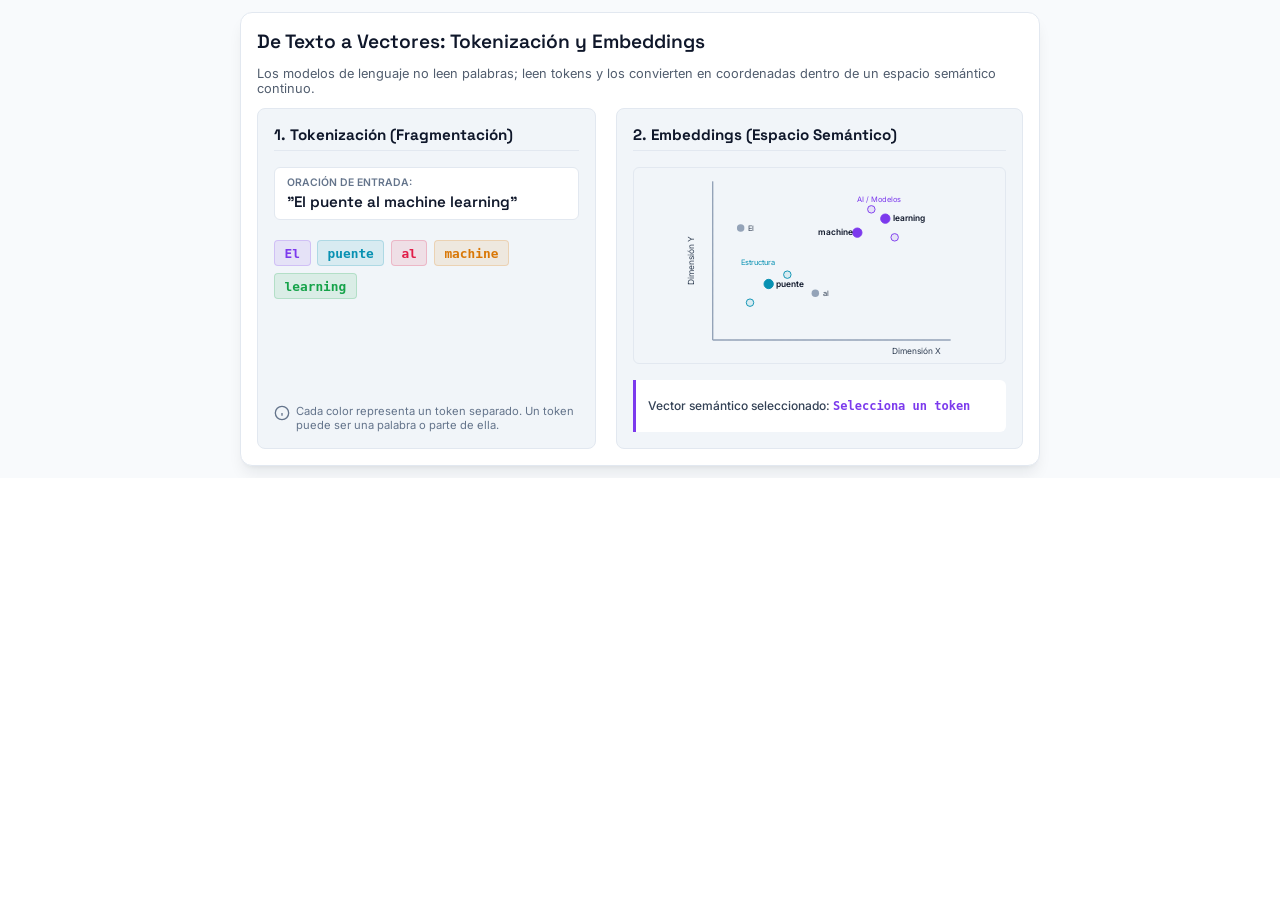
==== Blog/figuras/figura1.html @ 7cdf2543 "fix: eliminate scrollbars by resetting body margin and adding overflow:hidden" ====
<!DOCTYPE html>
<html lang="es">
<head>
  <meta charset="UTF-8">
  <meta name="viewport" content="width=device-width, initial-scale=1.0">
  <title>De Texto a Vectores: Tokenización y Embeddings</title>
  <style>
    @import url('https://fonts.googleapis.com/css2?family=Inter:wght@400;500;600;700&family=Space+Grotesk:wght@500;600;700&display=swap');
    html, body { margin: 0; padding: 0; overflow: hidden; }
        #figura-tokenizacion {
      /* Light mode defaults */
      --bg-page: #F8FAFC;
      --bg-card: #FFFFFF;
      --text-heading: #0F172A;
      --text-body: #334155;
      --accent-primary: #7C3AED;
      --accent-secondary: #0891B2;
      --border-color: #E2E8F0;
      --border-radius: 12px;
      --shadow-sm: 0 4px 6px -1px rgba(15, 23, 42, 0.05), 0 2px 4px -2px rgba(15, 23, 42, 0.05);
      --shadow-md: 0 10px 15px -3px rgba(15, 23, 42, 0.08), 0 4px 6px -4px rgba(15, 23, 42, 0.08);
      --transition: all 0.3s cubic-bezier(0.4, 0, 0.2, 1);
      
      --badge-bg: var(--accent-secondary);
      --badge-color: #FFFFFF;
      --pane-bg: #F1F5F9;
      --input-bg: #FFFFFF;
      --label-color: #64748B;
      --coords-bg: #FFFFFF;
      --coords-text: var(--accent-primary);
      --text-explain: #64748B;
      --node-stroke: #FFFFFF;
      --text-word: #334155;
      --grid-stroke: #E2E8F0;
      --axis-stroke: #94A3B8;

      --token-1-bg: rgba(124, 58, 237, 0.1); --token-1-text: #7C3AED; --token-1-border: rgba(124, 58, 237, 0.2);
      --token-2-bg: rgba(8, 145, 178, 0.1);  --token-2-text: #0891B2; --token-2-border: rgba(8, 145, 178, 0.2);
      --token-3-bg: rgba(225, 29, 72, 0.1);  --token-3-text: #E11D48; --token-3-border: rgba(225, 29, 72, 0.2);
      --token-4-bg: rgba(217, 119, 6, 0.1);  --token-4-text: #D97706; --token-4-border: rgba(217, 119, 6, 0.2);
      --token-5-bg: rgba(22, 163, 74, 0.1);  --token-5-text: #16A34A; --token-5-border: rgba(22, 163, 74, 0.2);

      font-family: 'Inter', -apple-system, BlinkMacSystemFont, sans-serif;
      color: var(--text-body);
      margin: 0;
      padding: 0.75rem;
      background-color: var(--bg-page);
      display: flex;
      align-items: center;
      justify-content: center;
      box-sizing: border-box;
    }

    @media (prefers-color-scheme: dark) {
      #figura-tokenizacion {
        --bg-page: #0B0F19;
        --bg-card: rgba(17, 24, 39, 0.7);
        --text-heading: #F8FAFC;
        --text-body: #94A3B8;
        --accent-primary: #A855F7;
        --accent-secondary: #06B6D4;
        --border-color: rgba(255, 255, 255, 0.08);
        --shadow-sm: 0 4px 6px -1px rgba(0, 0, 0, 0.2);
        --shadow-md: 0 10px 15px -3px rgba(0, 0, 0, 0.4);
        
        --badge-bg: var(--accent-secondary);
        --badge-color: #0B0F19;
        --pane-bg: rgba(15, 23, 42, 0.4);
        --input-bg: rgba(30, 41, 59, 0.5);
        --label-color: #64748B;
        --coords-bg: rgba(30, 41, 59, 0.5);
        --coords-text: #C084FC;
        --text-explain: #64748B;
        --node-stroke: #FFFFFF;
        --text-word: #F8FAFC;
        --grid-stroke: rgba(255, 255, 255, 0.08);
        --axis-stroke: rgba(255, 255, 255, 0.2);

        --token-1-bg: rgba(168, 85, 247, 0.15); --token-1-text: #C084FC; --token-1-border: rgba(168, 85, 247, 0.3);
        --token-2-bg: rgba(6, 182, 212, 0.15);  --token-2-text: #22D3EE; --token-2-border: rgba(6, 182, 212, 0.3);
        --token-3-bg: rgba(244, 63, 94, 0.15);  --token-3-text: #FB7185; --token-3-border: rgba(244, 63, 94, 0.3);
        --token-4-bg: rgba(245, 158, 11, 0.15);  --token-4-text: #FBBF24; --token-4-border: rgba(245, 158, 11, 0.3);
        --token-5-bg: rgba(34, 197, 94, 0.15);  --token-5-text: #4ADE80; --token-5-border: rgba(34, 197, 94, 0.3);
      }
    }

    #figura-tokenizacion * {
      box-sizing: border-box;
    }
    #figura-tokenizacion .card {
      background-color: var(--bg-card);
      border: 1px solid var(--border-color);
      border-radius: var(--border-radius);
      padding: 1rem;
      box-shadow: var(--shadow-md);
      transition: var(--transition);
      width: 100%;
      max-width: 800px;
      backdrop-filter: blur(12px);
    }
    #figura-tokenizacion .card-header {
      display: flex;
      flex-direction: column;
      gap: 0.25rem;
      margin-bottom: 0.75rem;
    }
    #figura-tokenizacion .badge {
      display: inline-block;
      align-self: flex-start;
      font-family: 'Space Grotesk', sans-serif;
      font-size: 0.7rem;
      font-weight: 700;
      letter-spacing: 0.1em;
      padding: 0.2rem 0.5rem;
      background-color: var(--badge-bg);
      color: var(--badge-color);
      border-radius: 4px;
    }
    #figura-tokenizacion .card-header h2 {
      font-family: 'Space Grotesk', sans-serif;
      font-size: 1.2rem;
      color: var(--text-heading);
      font-weight: 600;
      margin: 0;
    }
    #figura-tokenizacion .card-desc {
      font-size: 0.8rem;
      color: var(--text-body);
      margin-top: 0.15rem;
      margin-bottom: 0.75rem;
      opacity: 0.85;
    }
    #figura-tokenizacion .grid-two-cols {
      display: grid;
      grid-template-columns: 1fr 1.2fr;
      gap: 1.25rem;
    }
    @media (max-width: 768px) {
      #figura-tokenizacion .grid-two-cols {
        grid-template-columns: 1fr;
      }
    }
    #figura-tokenizacion .visual-pane {
      background-color: var(--pane-bg);
      border: 1px solid var(--border-color);
      border-radius: 8px;
      padding: 1rem;
      display: flex;
      flex-direction: column;
      gap: 1rem;
    }
    #figura-tokenizacion .visual-pane h3 {
      font-family: 'Space Grotesk', sans-serif;
      font-size: 0.95rem;
      color: var(--text-heading);
      border-bottom: 1px solid var(--border-color);
      padding-bottom: 0.4rem;
      margin-top: 0;
      margin-bottom: 0;
    }
    #figura-tokenizacion .text-input-box {
      background-color: var(--input-bg);
      border: 1px solid var(--border-color);
      border-radius: 6px;
      padding: 0.5rem 0.75rem;
    }
    #figura-tokenizacion .text-input-box .label {
      display: block;
      font-size: 0.65rem;
      color: var(--label-color);
      font-weight: 600;
      text-transform: uppercase;
      margin-bottom: 0.15rem;
    }
    #figura-tokenizacion .sentence-display {
      font-family: 'Space Grotesk', monospace;
      font-size: 0.95rem;
      color: var(--text-heading);
      font-weight: 600;
      margin: 0;
    }
    #figura-tokenizacion .token-container {
      display: flex;
      flex-wrap: wrap;
      gap: 0.4rem;
      margin-top: 0.25rem;
    }
    #figura-tokenizacion .token {
      font-family: monospace;
      font-size: 0.8rem;
      padding: 0.3rem 0.6rem;
      border-radius: 4px;
      font-weight: 600;
      cursor: pointer;
      transition: var(--transition);
      border: 1px solid transparent;
    }
    #figura-tokenizacion .token-1 { background-color: var(--token-1-bg); color: var(--token-1-text); border-color: var(--token-1-border); }
    #figura-tokenizacion .token-2 { background-color: var(--token-2-bg); color: var(--token-2-text); border-color: var(--token-2-border); }
    #figura-tokenizacion .token-3 { background-color: var(--token-3-bg); color: var(--token-3-text); border-color: var(--token-3-border); }
    #figura-tokenizacion .token-4 { background-color: var(--token-4-bg); color: var(--token-4-text); border-color: var(--token-4-border); }
    #figura-tokenizacion .token-5 { background-color: var(--token-5-bg); color: var(--token-5-text); border-color: var(--token-5-border); }

    #figura-tokenizacion .token:hover, #figura-tokenizacion .token.active {
      transform: scale(1.05);
      box-shadow: 0 4px 12px var(--token-hover-shadow);
      border-color: currentColor;
    }
    #figura-tokenizacion .token-explanation {
      display: flex;
      gap: 0.4rem;
      font-size: 0.7rem;
      color: var(--text-explain);
      align-items: flex-start;
      margin-top: auto;
    }
    #figura-tokenizacion .token-explanation svg {
      flex-shrink: 0;
      margin-top: 1px;
    }
    #figura-tokenizacion .vector-space-wrapper {
      background-color: var(--pane-bg);
      border: 1px solid var(--border-color);
      border-radius: 6px;
      padding: 0.25rem;
      display: flex;
      justify-content: center;
    }
    #figura-tokenizacion .vector-space {
      width: 100%;
      max-width: 280px;
      height: auto;
      overflow: visible;
    }
    #figura-tokenizacion .node {
      cursor: pointer;
      transition: var(--transition);
    }
    #figura-tokenizacion .node:hover, #figura-tokenizacion .node.active {
      r: 8px;
      stroke-width: 2px;
      stroke: var(--node-stroke);
    }
    #figura-tokenizacion .vector-coords {
      background-color: var(--coords-bg);
      border-left: 3px solid var(--accent-primary);
      padding: 0.4rem 0.75rem;
      border-radius: 0 6px 6px 0;
      font-size: 0.75rem;
      font-weight: 500;
    }
    #figura-tokenizacion #vector-selected {
      font-family: monospace;
      color: var(--coords-text);
      font-weight: 700;
    }
  </style>
</head>
<body>
<div id="figura-tokenizacion">
  <div class="card glass-card">
    <div class="card-header">
      <h2>De Texto a Vectores: Tokenización y Embeddings</h2>
    </div>
    <p class="card-desc">Los modelos de lenguaje no leen palabras; leen tokens y los convierten en coordenadas dentro de un espacio semántico continuo.</p>
    
    <div class="visual-container grid-two-cols">
      <!-- Lado Izquierdo: Tokenización -->
      <div class="visual-pane">
        <h3>1. Tokenización (Fragmentación)</h3>
        <div class="text-input-box">
          <span class="label">Oración de Entrada:</span>
          <p class="sentence-display">"El puente al machine learning"</p>
        </div>
        <div class="token-container">
          <span class="token token-1" data-index="1">El</span>
          <span class="token token-2" data-index="2"> puente</span>
          <span class="token token-3" data-index="3"> al</span>
          <span class="token token-4" data-index="4"> machine</span>
          <span class="token token-5" data-index="5"> learning</span>
        </div>
        <div class="token-explanation">
          <svg viewBox="0 0 24 24" width="16" height="16" stroke="currentColor" fill="none" stroke-width="2"><circle cx="12" cy="12" r="10"/><path d="M12 16v-4M12 8h.01"/></svg>
          <span>Cada color representa un token separado. Un token puede ser una palabra o parte de ella.</span>
        </div>
      </div>

      <!-- Lado Derecho: Vector Space -->
      <div class="visual-pane">
        <h3>2. Embeddings (Espacio Semántico)</h3>
        <div class="vector-space-wrapper">
          <svg class="vector-space" viewBox="0 0 300 200">
            <!-- Grid Lines -->
            <line x1="35" y1="180" x2="280" y2="180" stroke="var(--grid-stroke)" stroke-dasharray="4" />
            <line x1="35" y1="20" x2="35" y2="180" stroke="var(--grid-stroke)" stroke-dasharray="4" />
            
            <!-- Axis -->
            <line x1="35" y1="180" x2="290" y2="180" stroke="var(--axis-stroke)" stroke-width="1.5" />
            <line x1="35" y1="10" x2="35" y2="180" stroke="var(--axis-stroke)" stroke-width="1.5" />
            <text x="280" y="195" font-size="9" fill="var(--text-body)" text-anchor="end">Dimensión X</text>
            <text x="15" y="95" font-size="9" fill="var(--text-body)" transform="rotate(-90 15 95)" text-anchor="middle">Dimensión Y</text>

            <!-- Clusters / Words -->
            <g class="cluster-tech">
              <circle cx="220" cy="50" r="5" fill="var(--accent-primary)" stroke="var(--accent-primary)" stroke-width="1" class="node" data-word="learning" />
              <circle cx="190" cy="65" r="5" fill="var(--accent-primary)" stroke="var(--accent-primary)" stroke-width="1" class="node" data-word="machine" />
              <circle cx="205" cy="40" r="4" fill="var(--token-1-bg)" stroke="var(--accent-primary)" stroke-width="1" />
              <circle cx="230" cy="70" r="4" fill="var(--token-1-bg)" stroke="var(--accent-primary)" stroke-width="1" />
              <text x="228" y="53" font-size="9" fill="var(--text-heading)" font-weight="600" stroke="none">learning</text>
              <text x="148" y="68" font-size="9" fill="var(--text-heading)" font-weight="600" stroke="none">machine</text>
              <text x="190" y="32" font-size="8" fill="var(--accent-primary)" stroke="none">AI / Modelos</text>
            </g>

            <g class="cluster-infra">
              <circle cx="95" cy="120" r="5" fill="var(--accent-secondary)" stroke="var(--accent-secondary)" stroke-width="1" class="node" data-word="puente" />
              <circle cx="75" cy="140" r="4" fill="var(--token-2-bg)" stroke="var(--accent-secondary)" stroke-width="1" />
              <circle cx="115" cy="110" r="4" fill="var(--token-2-bg)" stroke="var(--accent-secondary)" stroke-width="1" />
              <text x="103" y="123" font-size="9" fill="var(--text-heading)" font-weight="600" stroke="none">puente</text>
              <text x="65" y="100" font-size="8" fill="var(--accent-secondary)" stroke="none">Estructura</text>
            </g>

            <!-- Neutrals -->
            <circle cx="65" cy="60" r="4" fill="var(--axis-stroke)" />
            <text x="73" y="63" font-size="8" fill="var(--text-body)" stroke="none">El</text>
            <circle cx="145" cy="130" r="4" fill="var(--axis-stroke)" />
            <text x="153" y="133" font-size="8" fill="var(--text-body)" stroke="none">al</text>
          </svg>
        </div>
        <div class="vector-coords">
          <p>Vector semántico seleccionado: <span id="vector-selected">Selecciona un token</span></p>
        </div>
      </div>
    </div>
  </div>
</div>

<script>
(function() {
  const container = document.getElementById('figura-tokenizacion');
  if (!container) return;
  const tokens = container.querySelectorAll('.token');
  const nodes = container.querySelectorAll('.node');
  const vectorDisplay = container.querySelector('#vector-selected');

  const coordinates = {
    'El': '[0.12, -0.45, 0.03, ...]',
    'puente': '[0.84, 0.23, -0.15, ...]',
    'al': '[-0.05, 0.12, 0.08, ...]',
    'machine': '[0.91, 0.88, 0.76, ...]',
    'learning': '[0.95, 0.92, 0.81, ...]'
  };

  function highlightTokenAndNode(word) {
    tokens.forEach(t => t.classList.remove('active'));
    nodes.forEach(n => n.classList.remove('active'));

    const token = Array.from(tokens).find(t => t.textContent.trim() === word);
    if (token) token.classList.add('active');

    const node = Array.from(nodes).find(n => n.getAttribute('data-word') === word);
    if (node) node.classList.add('active');

    if (coordinates[word]) {
      vectorDisplay.textContent = `"${word}" ➔ ${coordinates[word]}`;
    } else {
      vectorDisplay.textContent = 'Selecciona un token';
    }
  }

  tokens.forEach(token => {
    token.addEventListener('mouseenter', () => {
      const word = token.textContent.trim();
      highlightTokenAndNode(word);
    });
  });

  nodes.forEach(node => {
    node.addEventListener('mouseenter', () => {
      const word = node.getAttribute('data-word');
      highlightTokenAndNode(word);
    });
  });
})();
</script>
</body>
</html>
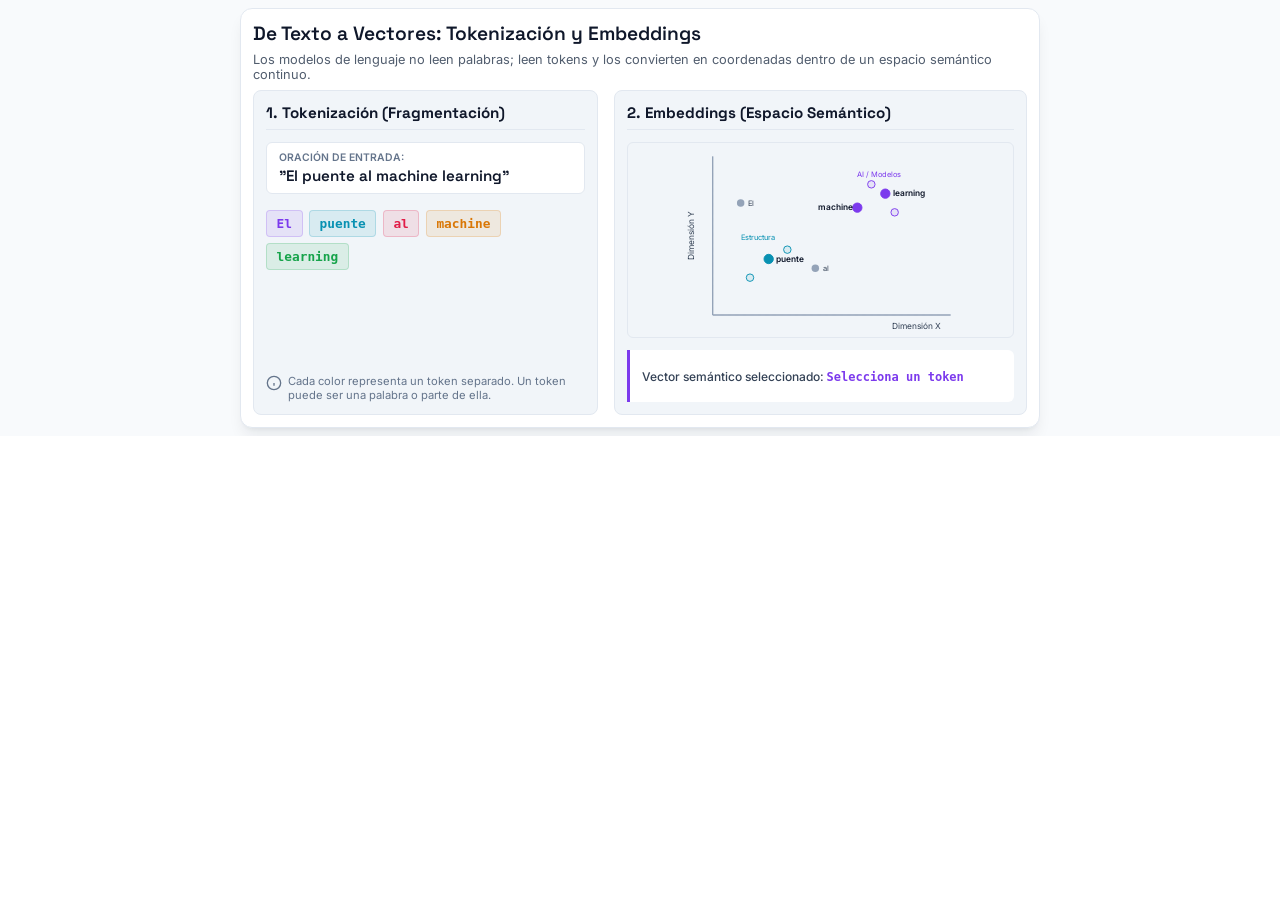
==== commit 749a8b86: "fix: compact figura1 spacing to fit within 480px iframe height" ====
--- a/Blog/figuras/figura1.html
+++ b/Blog/figuras/figura1.html
@@ -43,7 +43,7 @@
       font-family: 'Inter', -apple-system, BlinkMacSystemFont, sans-serif;
       color: var(--text-body);
       margin: 0;
-      padding: 0.75rem;
+      padding: 0.5rem;
       background-color: var(--bg-page);
       display: flex;
       align-items: center;
@@ -91,7 +91,7 @@
       background-color: var(--bg-card);
       border: 1px solid var(--border-color);
       border-radius: var(--border-radius);
-      padding: 1rem;
+      padding: 0.75rem;
       box-shadow: var(--shadow-md);
       transition: var(--transition);
       width: 100%;
@@ -102,7 +102,7 @@
       display: flex;
       flex-direction: column;
       gap: 0.25rem;
-      margin-bottom: 0.75rem;
+      margin-bottom: 0.4rem;
     }
     #figura-tokenizacion .badge {
       display: inline-block;
@@ -126,14 +126,14 @@
     #figura-tokenizacion .card-desc {
       font-size: 0.8rem;
       color: var(--text-body);
-      margin-top: 0.15rem;
-      margin-bottom: 0.75rem;
+      margin-top: 0;
+      margin-bottom: 0.5rem;
       opacity: 0.85;
     }
     #figura-tokenizacion .grid-two-cols {
       display: grid;
       grid-template-columns: 1fr 1.2fr;
-      gap: 1.25rem;
+      gap: 1rem;
     }
     @media (max-width: 768px) {
       #figura-tokenizacion .grid-two-cols {
@@ -144,10 +144,10 @@
       background-color: var(--pane-bg);
       border: 1px solid var(--border-color);
       border-radius: 8px;
-      padding: 1rem;
+      padding: 0.75rem;
       display: flex;
       flex-direction: column;
-      gap: 1rem;
+      gap: 0.75rem;
     }
     #figura-tokenizacion .visual-pane h3 {
       font-family: 'Space Grotesk', sans-serif;
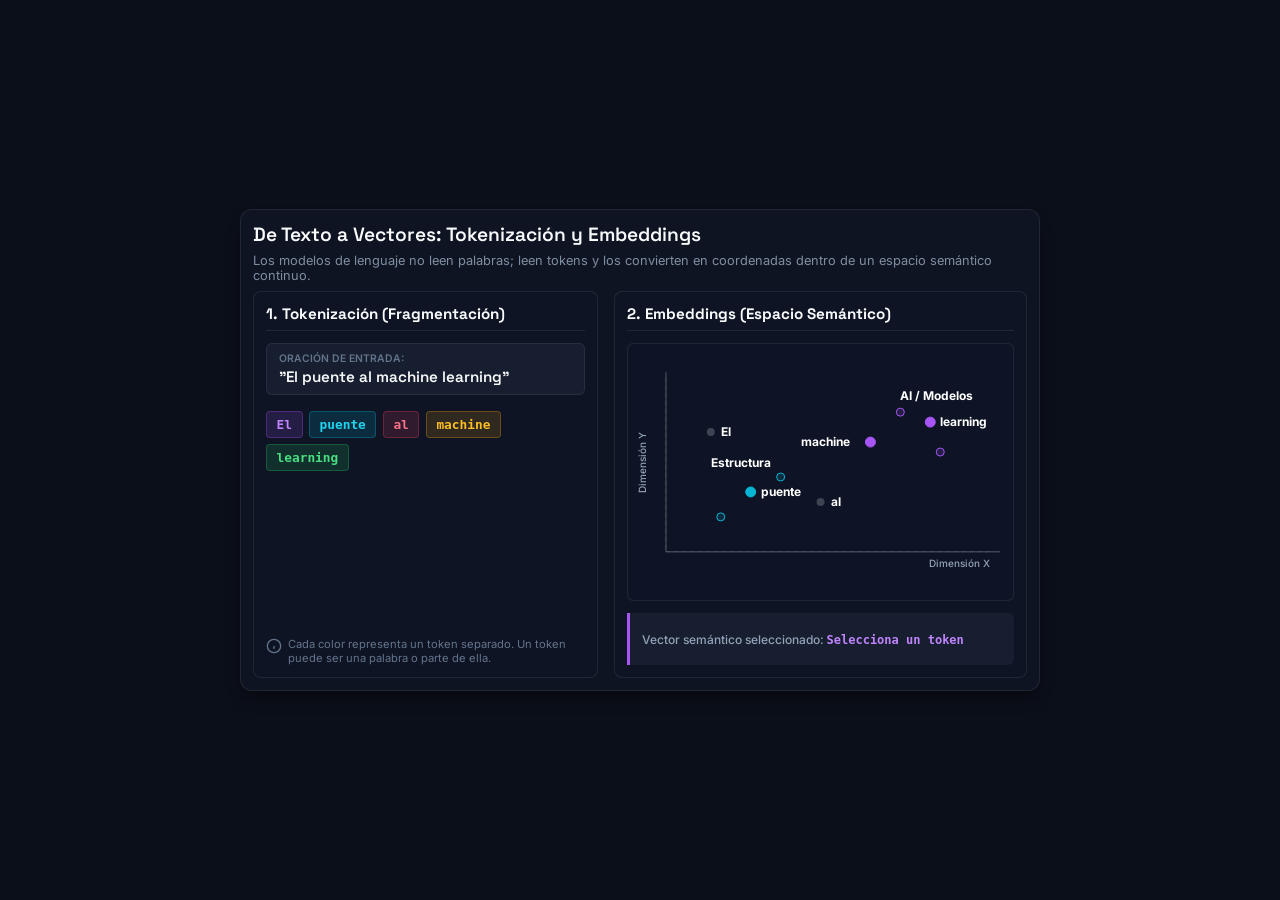
==== commit 3753eba4: "fix: expand embedding vector space layout, remove outlines, force dark background across all figures" ====
--- a/Blog/figuras/figura1.html
+++ b/Blog/figuras/figura1.html
@@ -8,80 +8,57 @@
     @import url('https://fonts.googleapis.com/css2?family=Inter:wght@400;500;600;700&family=Space+Grotesk:wght@500;600;700&display=swap');
     html, body { margin: 0; padding: 0; overflow: hidden; }
         #figura-tokenizacion {
-      /* Light mode defaults */
-      --bg-page: #F8FAFC;
-      --bg-card: #FFFFFF;
-      --text-heading: #0F172A;
-      --text-body: #334155;
-      --accent-primary: #7C3AED;
-      --accent-secondary: #0891B2;
-      --border-color: #E2E8F0;
+      /* Dark mode forced by default for blog embedding */
+      --bg-page: #0B0F19;
+      --bg-card: rgba(17, 24, 39, 0.7);
+      --text-heading: #F8FAFC;
+      --text-body: #94A3B8;
+      --accent-primary: #A855F7;
+      --accent-secondary: #06B6D4;
+      --border-color: rgba(255, 255, 255, 0.08);
       --border-radius: 12px;
-      --shadow-sm: 0 4px 6px -1px rgba(15, 23, 42, 0.05), 0 2px 4px -2px rgba(15, 23, 42, 0.05);
-      --shadow-md: 0 10px 15px -3px rgba(15, 23, 42, 0.08), 0 4px 6px -4px rgba(15, 23, 42, 0.08);
+      --shadow-sm: 0 4px 6px -1px rgba(0, 0, 0, 0.2);
+      --shadow-md: 0 10px 15px -3px rgba(0, 0, 0, 0.4);
       --transition: all 0.3s cubic-bezier(0.4, 0, 0.2, 1);
       
       --badge-bg: var(--accent-secondary);
-      --badge-color: #FFFFFF;
-      --pane-bg: #F1F5F9;
-      --input-bg: #FFFFFF;
+      --badge-color: #0B0F19;
+      --pane-bg: rgba(15, 23, 42, 0.4);
+      --input-bg: rgba(30, 41, 59, 0.5);
       --label-color: #64748B;
-      --coords-bg: #FFFFFF;
-      --coords-text: var(--accent-primary);
+      --coords-bg: rgba(30, 41, 59, 0.5);
+      --coords-text: #C084FC;
       --text-explain: #64748B;
       --node-stroke: #FFFFFF;
-      --text-word: #334155;
-      --grid-stroke: #E2E8F0;
-      --axis-stroke: #94A3B8;
-
-      --token-1-bg: rgba(124, 58, 237, 0.1); --token-1-text: #7C3AED; --token-1-border: rgba(124, 58, 237, 0.2);
-      --token-2-bg: rgba(8, 145, 178, 0.1);  --token-2-text: #0891B2; --token-2-border: rgba(8, 145, 178, 0.2);
-      --token-3-bg: rgba(225, 29, 72, 0.1);  --token-3-text: #E11D48; --token-3-border: rgba(225, 29, 72, 0.2);
-      --token-4-bg: rgba(217, 119, 6, 0.1);  --token-4-text: #D97706; --token-4-border: rgba(217, 119, 6, 0.2);
-      --token-5-bg: rgba(22, 163, 74, 0.1);  --token-5-text: #16A34A; --token-5-border: rgba(22, 163, 74, 0.2);
+      --text-word: #F8FAFC;
+      --grid-stroke: rgba(255, 255, 255, 0.08);
+      --axis-stroke: rgba(255, 255, 255, 0.2);
+
+      --token-1-bg: rgba(168, 85, 247, 0.15); --token-1-text: #C084FC; --token-1-border: rgba(168, 85, 247, 0.3);
+      --token-2-bg: rgba(6, 182, 212, 0.15);  --token-2-text: #22D3EE; --token-2-border: rgba(6, 182, 212, 0.3);
+      --token-3-bg: rgba(244, 63, 94, 0.15);  --token-3-text: #FB7185; --token-3-border: rgba(244, 63, 94, 0.3);
+      --token-4-bg: rgba(245, 158, 11, 0.15);  --token-4-text: #FBBF24; --token-4-border: rgba(245, 158, 11, 0.3);
+      --token-5-bg: rgba(34, 197, 94, 0.15);  --token-5-text: #4ADE80; --token-5-border: rgba(34, 197, 94, 0.3);
 
       font-family: 'Inter', -apple-system, BlinkMacSystemFont, sans-serif;
       color: var(--text-body);
       margin: 0;
-      padding: 0.5rem;
-      background-color: var(--bg-page);
+      padding: 0;
+      background-color: #0B0F19 !important;
       display: flex;
       align-items: center;
       justify-content: center;
       box-sizing: border-box;
-    }
-
-    @media (prefers-color-scheme: dark) {
-      #figura-tokenizacion {
-        --bg-page: #0B0F19;
-        --bg-card: rgba(17, 24, 39, 0.7);
-        --text-heading: #F8FAFC;
-        --text-body: #94A3B8;
-        --accent-primary: #A855F7;
-        --accent-secondary: #06B6D4;
-        --border-color: rgba(255, 255, 255, 0.08);
-        --shadow-sm: 0 4px 6px -1px rgba(0, 0, 0, 0.2);
-        --shadow-md: 0 10px 15px -3px rgba(0, 0, 0, 0.4);
-        
-        --badge-bg: var(--accent-secondary);
-        --badge-color: #0B0F19;
-        --pane-bg: rgba(15, 23, 42, 0.4);
-        --input-bg: rgba(30, 41, 59, 0.5);
-        --label-color: #64748B;
-        --coords-bg: rgba(30, 41, 59, 0.5);
-        --coords-text: #C084FC;
-        --text-explain: #64748B;
-        --node-stroke: #FFFFFF;
-        --text-word: #F8FAFC;
-        --grid-stroke: rgba(255, 255, 255, 0.08);
-        --axis-stroke: rgba(255, 255, 255, 0.2);
-
-        --token-1-bg: rgba(168, 85, 247, 0.15); --token-1-text: #C084FC; --token-1-border: rgba(168, 85, 247, 0.3);
-        --token-2-bg: rgba(6, 182, 212, 0.15);  --token-2-text: #22D3EE; --token-2-border: rgba(6, 182, 212, 0.3);
-        --token-3-bg: rgba(244, 63, 94, 0.15);  --token-3-text: #FB7185; --token-3-border: rgba(244, 63, 94, 0.3);
-        --token-4-bg: rgba(245, 158, 11, 0.15);  --token-4-text: #FBBF24; --token-4-border: rgba(245, 158, 11, 0.3);
-        --token-5-bg: rgba(34, 197, 94, 0.15);  --token-5-text: #4ADE80; --token-5-border: rgba(34, 197, 94, 0.3);
-      }
+      min-height: 100vh;
+    }
+
+    html, body {
+      margin: 0;
+      padding: 0;
+      overflow: hidden;
+      height: 100%;
+      background-color: #0B0F19 !important;
+      transition: var(--transition);
     }
 
     #figura-tokenizacion * {
@@ -222,15 +199,31 @@
       background-color: var(--pane-bg);
       border: 1px solid var(--border-color);
       border-radius: 6px;
-      padding: 0.25rem;
+      padding: 0.2rem;
       display: flex;
       justify-content: center;
+      width: 100%;
     }
     #figura-tokenizacion .vector-space {
       width: 100%;
-      max-width: 280px;
-      height: auto;
+      height: 250px;
+      display: block;
       overflow: visible;
+    }
+    #figura-tokenizacion .vector-space text {
+      fill: #FFFFFF !important;
+      font-weight: 700;
+      font-size: 12px !important;
+      stroke: none !important;
+      text-shadow: none !important;
+      paint-order: fill !important;
+    }
+    #figura-tokenizacion .vector-space text.axis-label {
+      stroke: none !important;
+      fill: var(--text-body) !important;
+      font-weight: 500;
+      font-size: 10px !important;
+      text-shadow: none !important;
     }
     #figura-tokenizacion .node {
       cursor: pointer;
@@ -289,41 +282,41 @@
       <div class="visual-pane">
         <h3>2. Embeddings (Espacio Semántico)</h3>
         <div class="vector-space-wrapper">
-          <svg class="vector-space" viewBox="0 0 300 200">
+          <svg class="vector-space" viewBox="0 0 380 220">
             <!-- Grid Lines -->
-            <line x1="35" y1="180" x2="280" y2="180" stroke="var(--grid-stroke)" stroke-dasharray="4" />
-            <line x1="35" y1="20" x2="35" y2="180" stroke="var(--grid-stroke)" stroke-dasharray="4" />
+            <line x1="35" y1="190" x2="360" y2="190" stroke="var(--grid-stroke)" stroke-dasharray="4" />
+            <line x1="35" y1="15" x2="35" y2="190" stroke="var(--grid-stroke)" stroke-dasharray="4" />
             
             <!-- Axis -->
-            <line x1="35" y1="180" x2="290" y2="180" stroke="var(--axis-stroke)" stroke-width="1.5" />
-            <line x1="35" y1="10" x2="35" y2="180" stroke="var(--axis-stroke)" stroke-width="1.5" />
-            <text x="280" y="195" font-size="9" fill="var(--text-body)" text-anchor="end">Dimensión X</text>
-            <text x="15" y="95" font-size="9" fill="var(--text-body)" transform="rotate(-90 15 95)" text-anchor="middle">Dimensión Y</text>
+            <line x1="35" y1="190" x2="370" y2="190" stroke="var(--axis-stroke)" stroke-width="1.5" />
+            <line x1="35" y1="10" x2="35" y2="190" stroke="var(--axis-stroke)" stroke-width="1.5" />
+            <text x="360" y="205" font-size="9" fill="var(--text-body)" class="axis-label" text-anchor="end">Dimensión X</text>
+            <text x="15" y="100" font-size="9" fill="var(--text-body)" class="axis-label" transform="rotate(-90 15 100)" text-anchor="middle">Dimensión Y</text>
 
             <!-- Clusters / Words -->
             <g class="cluster-tech">
-              <circle cx="220" cy="50" r="5" fill="var(--accent-primary)" stroke="var(--accent-primary)" stroke-width="1" class="node" data-word="learning" />
-              <circle cx="190" cy="65" r="5" fill="var(--accent-primary)" stroke="var(--accent-primary)" stroke-width="1" class="node" data-word="machine" />
-              <circle cx="205" cy="40" r="4" fill="var(--token-1-bg)" stroke="var(--accent-primary)" stroke-width="1" />
-              <circle cx="230" cy="70" r="4" fill="var(--token-1-bg)" stroke="var(--accent-primary)" stroke-width="1" />
-              <text x="228" y="53" font-size="9" fill="var(--text-heading)" font-weight="600" stroke="none">learning</text>
-              <text x="148" y="68" font-size="9" fill="var(--text-heading)" font-weight="600" stroke="none">machine</text>
-              <text x="190" y="32" font-size="8" fill="var(--accent-primary)" stroke="none">AI / Modelos</text>
+              <circle cx="300" cy="60" r="5" fill="var(--accent-primary)" stroke="var(--accent-primary)" stroke-width="1" class="node" data-word="learning" />
+              <circle cx="240" cy="80" r="5" fill="var(--accent-primary)" stroke="var(--accent-primary)" stroke-width="1" class="node" data-word="machine" />
+              <circle cx="270" cy="50" r="4" fill="var(--token-1-bg)" stroke="var(--accent-primary)" stroke-width="1" />
+              <circle cx="310" cy="90" r="4" fill="var(--token-1-bg)" stroke="var(--accent-primary)" stroke-width="1" />
+              <text x="310" y="64" font-size="9" fill="var(--text-heading)" font-weight="600" stroke="none">learning</text>
+              <text x="170" y="84" font-size="9" fill="var(--text-heading)" font-weight="600" stroke="none">machine</text>
+              <text x="270" y="38" font-size="8" fill="var(--accent-primary)" stroke="none">AI / Modelos</text>
             </g>
 
             <g class="cluster-infra">
-              <circle cx="95" cy="120" r="5" fill="var(--accent-secondary)" stroke="var(--accent-secondary)" stroke-width="1" class="node" data-word="puente" />
-              <circle cx="75" cy="140" r="4" fill="var(--token-2-bg)" stroke="var(--accent-secondary)" stroke-width="1" />
-              <circle cx="115" cy="110" r="4" fill="var(--token-2-bg)" stroke="var(--accent-secondary)" stroke-width="1" />
-              <text x="103" y="123" font-size="9" fill="var(--text-heading)" font-weight="600" stroke="none">puente</text>
-              <text x="65" y="100" font-size="8" fill="var(--accent-secondary)" stroke="none">Estructura</text>
+              <circle cx="120" cy="130" r="5" fill="var(--accent-secondary)" stroke="var(--accent-secondary)" stroke-width="1" class="node" data-word="puente" />
+              <circle cx="90" cy="155" r="4" fill="var(--token-2-bg)" stroke="var(--accent-secondary)" stroke-width="1" />
+              <circle cx="150" cy="115" r="4" fill="var(--token-2-bg)" stroke="var(--accent-secondary)" stroke-width="1" />
+              <text x="130" y="134" font-size="9" fill="var(--text-heading)" font-weight="600" stroke="none">puente</text>
+              <text x="80" y="105" font-size="8" fill="var(--accent-secondary)" stroke="none">Estructura</text>
             </g>
 
             <!-- Neutrals -->
-            <circle cx="65" cy="60" r="4" fill="var(--axis-stroke)" />
-            <text x="73" y="63" font-size="8" fill="var(--text-body)" stroke="none">El</text>
-            <circle cx="145" cy="130" r="4" fill="var(--axis-stroke)" />
-            <text x="153" y="133" font-size="8" fill="var(--text-body)" stroke="none">al</text>
+            <circle cx="80" cy="70" r="4" fill="var(--axis-stroke)" />
+            <text x="90" y="74" font-size="8" fill="var(--text-body)" stroke="none">El</text>
+            <circle cx="190" cy="140" r="4" fill="var(--axis-stroke)" />
+            <text x="200" y="144" font-size="8" fill="var(--text-body)" stroke="none">al</text>
           </svg>
         </div>
         <div class="vector-coords">
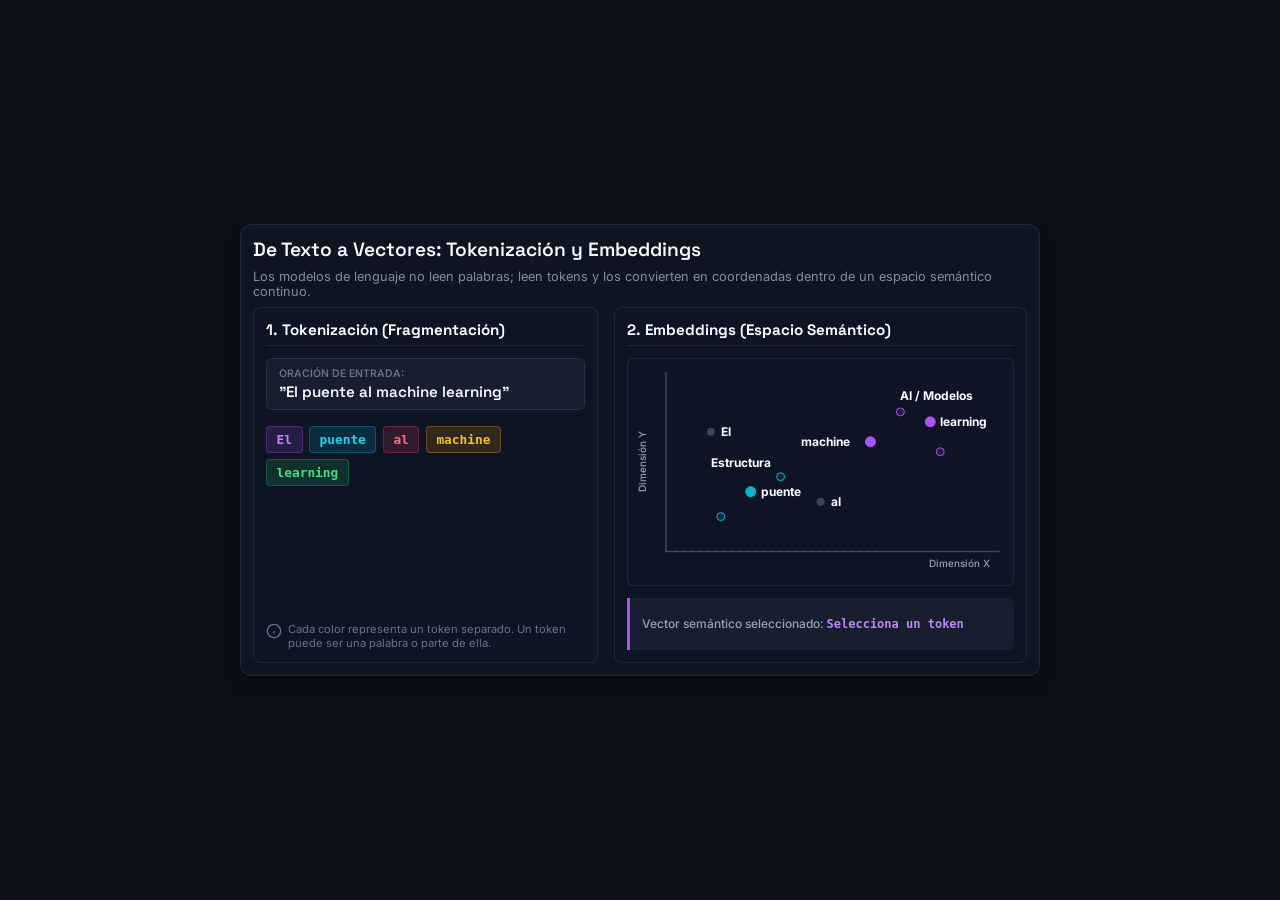
==== commit 9c79a0c6: "fix: force Figure 1 side-by-side columns and set SVG height to auto to cover full width without trun" ====
--- a/Blog/figuras/figura1.html
+++ b/Blog/figuras/figura1.html
@@ -112,11 +112,6 @@
       grid-template-columns: 1fr 1.2fr;
       gap: 1rem;
     }
-    @media (max-width: 768px) {
-      #figura-tokenizacion .grid-two-cols {
-        grid-template-columns: 1fr;
-      }
-    }
     #figura-tokenizacion .visual-pane {
       background-color: var(--pane-bg);
       border: 1px solid var(--border-color);
@@ -206,7 +201,7 @@
     }
     #figura-tokenizacion .vector-space {
       width: 100%;
-      height: 250px;
+      height: auto;
       display: block;
       overflow: visible;
     }
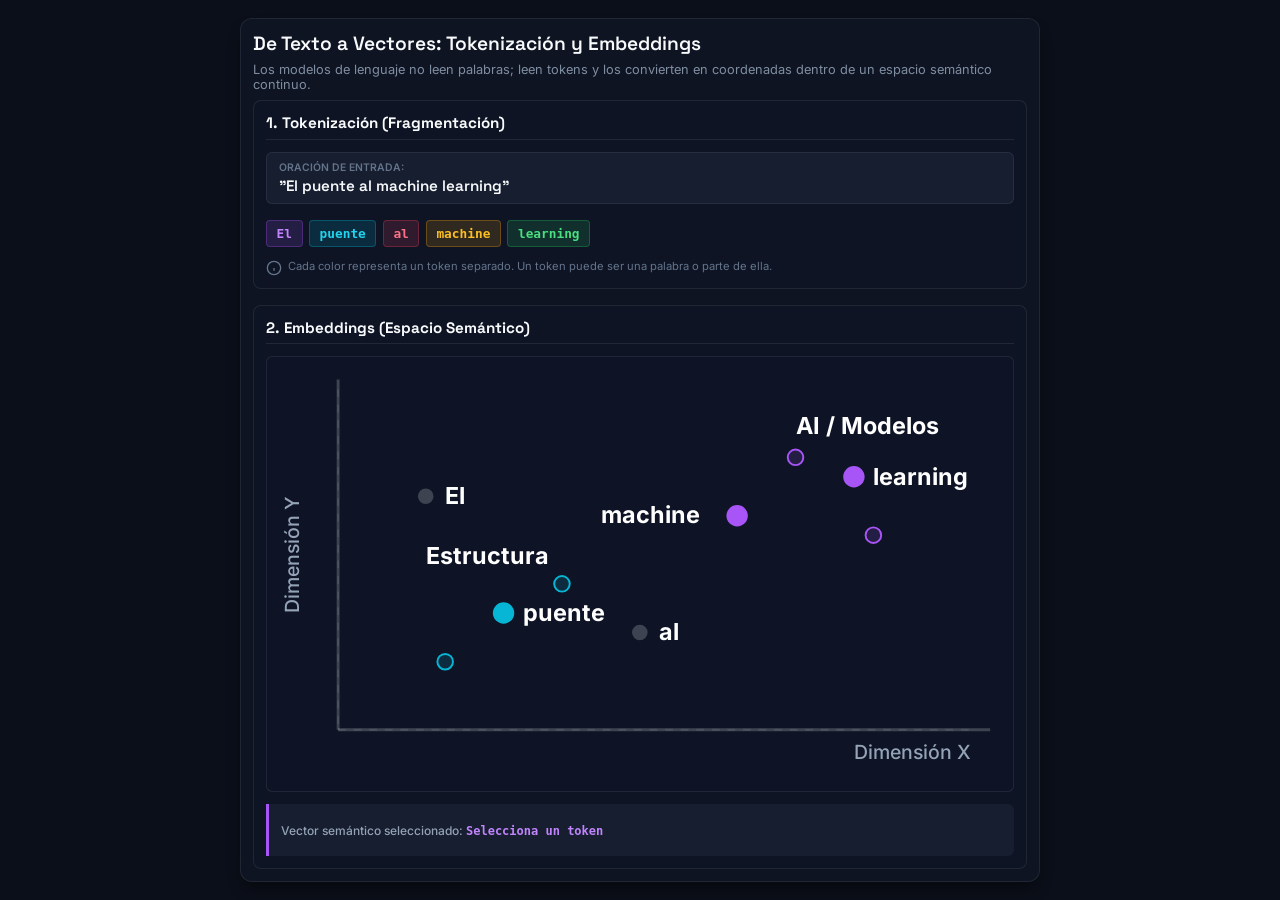
==== commit 0ccd972b: "fix: change Figure 1 layout to single-column vertical stack and adjust blog iframe height to 720px" ====
--- a/Blog/figuras/figura1.html
+++ b/Blog/figuras/figura1.html
@@ -109,7 +109,7 @@
     }
     #figura-tokenizacion .grid-two-cols {
       display: grid;
-      grid-template-columns: 1fr 1.2fr;
+      grid-template-columns: 1fr;
       gap: 1rem;
     }
     #figura-tokenizacion .visual-pane {
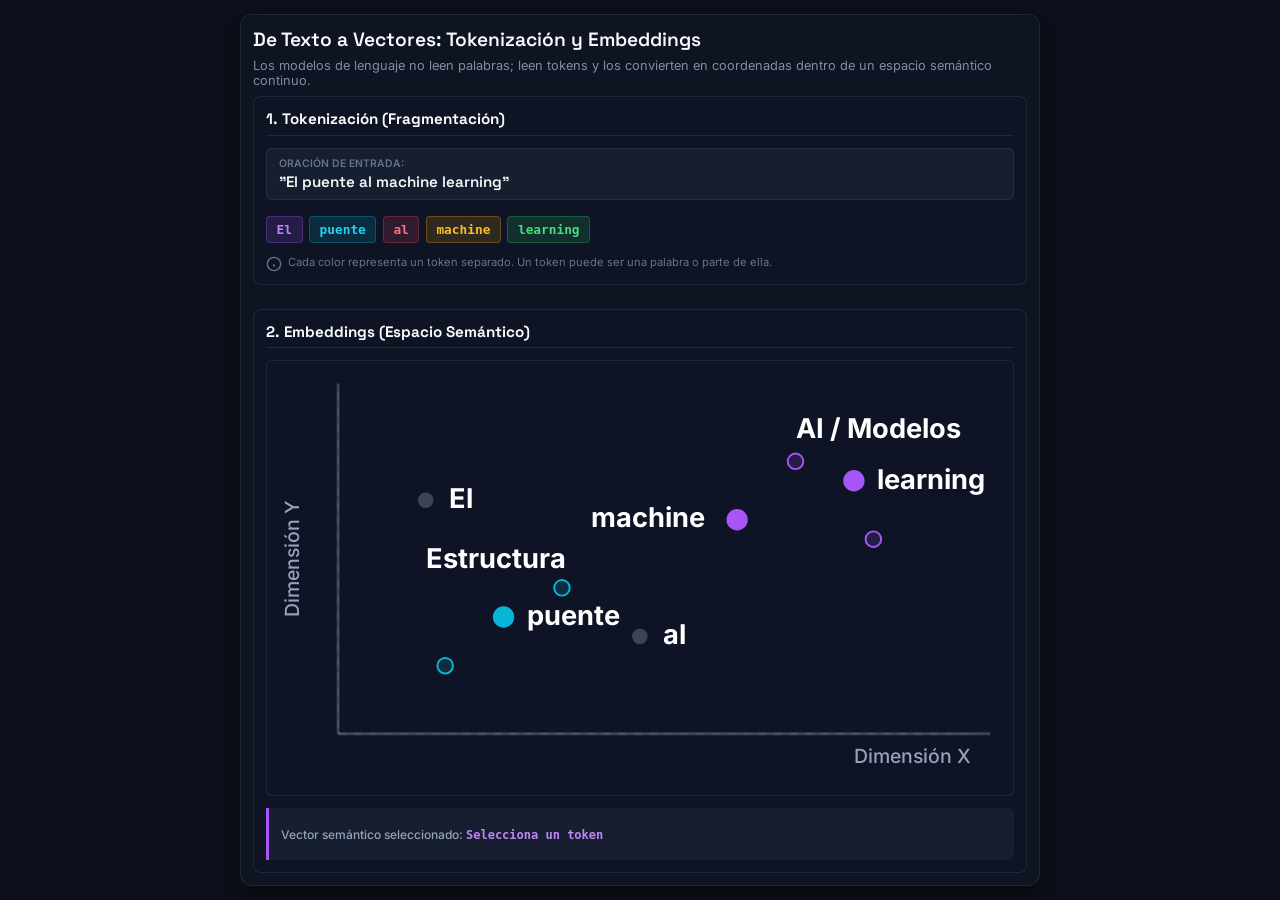
==== commit 1291e5f7: "fix: force flex-direction column on Figure 1 grid and set SVG text size to 14px for absolute legibil" ====
--- a/Blog/figuras/figura1.html
+++ b/Blog/figuras/figura1.html
@@ -108,9 +108,9 @@
       opacity: 0.85;
     }
     #figura-tokenizacion .grid-two-cols {
-      display: grid;
-      grid-template-columns: 1fr;
-      gap: 1rem;
+      display: flex;
+      flex-direction: column;
+      gap: 1.5rem;
     }
     #figura-tokenizacion .visual-pane {
       background-color: var(--pane-bg);
@@ -208,7 +208,7 @@
     #figura-tokenizacion .vector-space text {
       fill: #FFFFFF !important;
       font-weight: 700;
-      font-size: 12px !important;
+      font-size: 14px !important;
       stroke: none !important;
       text-shadow: none !important;
       paint-order: fill !important;
@@ -294,8 +294,8 @@
               <circle cx="240" cy="80" r="5" fill="var(--accent-primary)" stroke="var(--accent-primary)" stroke-width="1" class="node" data-word="machine" />
               <circle cx="270" cy="50" r="4" fill="var(--token-1-bg)" stroke="var(--accent-primary)" stroke-width="1" />
               <circle cx="310" cy="90" r="4" fill="var(--token-1-bg)" stroke="var(--accent-primary)" stroke-width="1" />
-              <text x="310" y="64" font-size="9" fill="var(--text-heading)" font-weight="600" stroke="none">learning</text>
-              <text x="170" y="84" font-size="9" fill="var(--text-heading)" font-weight="600" stroke="none">machine</text>
+              <text x="312" y="64" font-size="9" fill="var(--text-heading)" font-weight="600" stroke="none">learning</text>
+              <text x="165" y="84" font-size="9" fill="var(--text-heading)" font-weight="600" stroke="none">machine</text>
               <text x="270" y="38" font-size="8" fill="var(--accent-primary)" stroke="none">AI / Modelos</text>
             </g>
 
@@ -303,15 +303,15 @@
               <circle cx="120" cy="130" r="5" fill="var(--accent-secondary)" stroke="var(--accent-secondary)" stroke-width="1" class="node" data-word="puente" />
               <circle cx="90" cy="155" r="4" fill="var(--token-2-bg)" stroke="var(--accent-secondary)" stroke-width="1" />
               <circle cx="150" cy="115" r="4" fill="var(--token-2-bg)" stroke="var(--accent-secondary)" stroke-width="1" />
-              <text x="130" y="134" font-size="9" fill="var(--text-heading)" font-weight="600" stroke="none">puente</text>
+              <text x="132" y="134" font-size="9" fill="var(--text-heading)" font-weight="600" stroke="none">puente</text>
               <text x="80" y="105" font-size="8" fill="var(--accent-secondary)" stroke="none">Estructura</text>
             </g>
 
             <!-- Neutrals -->
             <circle cx="80" cy="70" r="4" fill="var(--axis-stroke)" />
-            <text x="90" y="74" font-size="8" fill="var(--text-body)" stroke="none">El</text>
+            <text x="92" y="74" font-size="8" fill="var(--text-body)" stroke="none">El</text>
             <circle cx="190" cy="140" r="4" fill="var(--axis-stroke)" />
-            <text x="200" y="144" font-size="8" fill="var(--text-body)" stroke="none">al</text>
+            <text x="202" y="144" font-size="8" fill="var(--text-body)" stroke="none">al</text>
           </svg>
         </div>
         <div class="vector-coords">
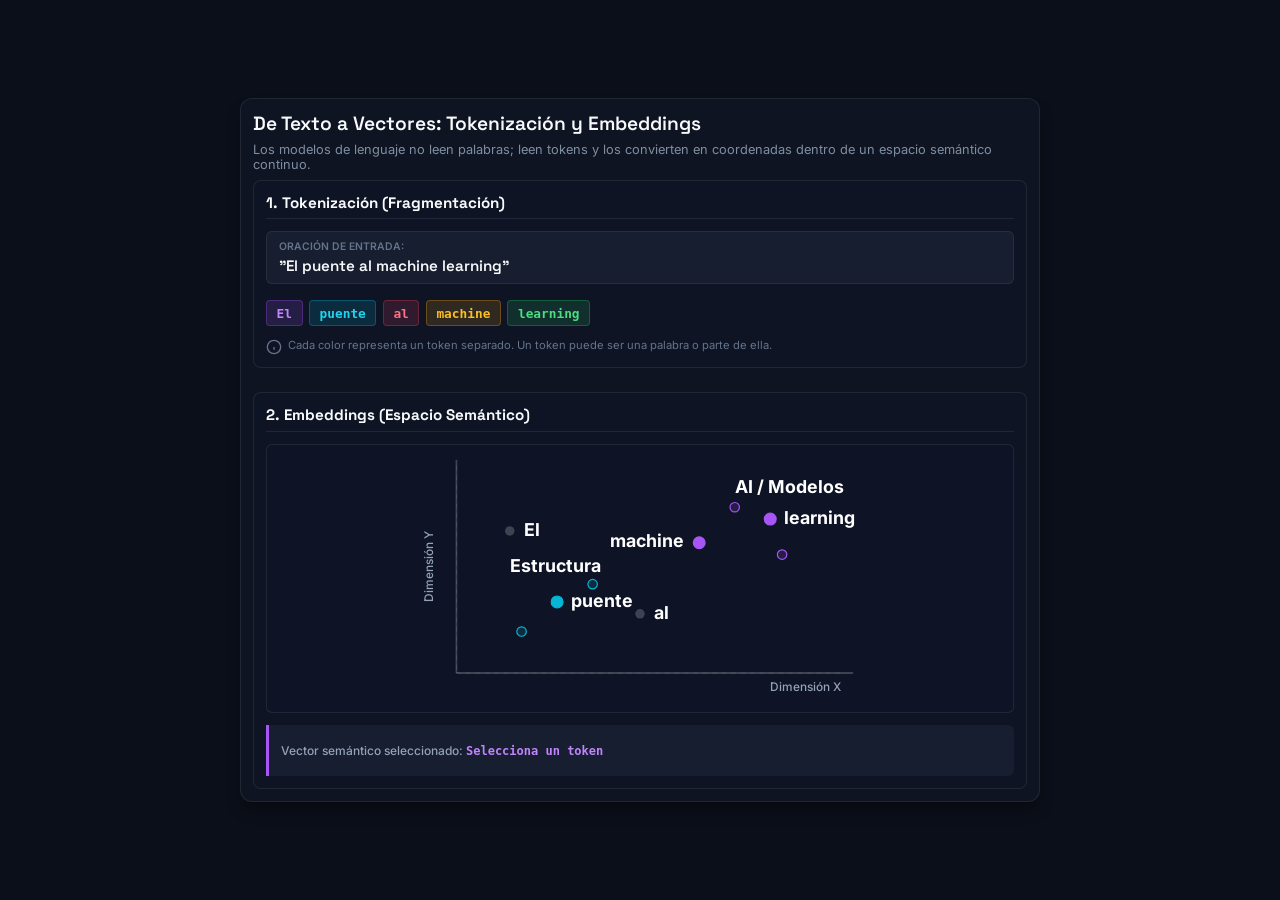
==== commit e4102e9a: "fix: force !important on flex-direction: column, SVG max-width to 450px, and font-size to 15px for l" ====
--- a/Blog/figuras/figura1.html
+++ b/Blog/figuras/figura1.html
@@ -108,9 +108,9 @@
       opacity: 0.85;
     }
     #figura-tokenizacion .grid-two-cols {
-      display: flex;
-      flex-direction: column;
-      gap: 1.5rem;
+      display: flex !important;
+      flex-direction: column !important;
+      gap: 1.5rem !important;
     }
     #figura-tokenizacion .visual-pane {
       background-color: var(--pane-bg);
@@ -201,14 +201,16 @@
     }
     #figura-tokenizacion .vector-space {
       width: 100%;
+      max-width: 450px;
       height: auto;
       display: block;
       overflow: visible;
+      margin: 0 auto;
     }
     #figura-tokenizacion .vector-space text {
       fill: #FFFFFF !important;
       font-weight: 700;
-      font-size: 14px !important;
+      font-size: 15px !important;
       stroke: none !important;
       text-shadow: none !important;
       paint-order: fill !important;
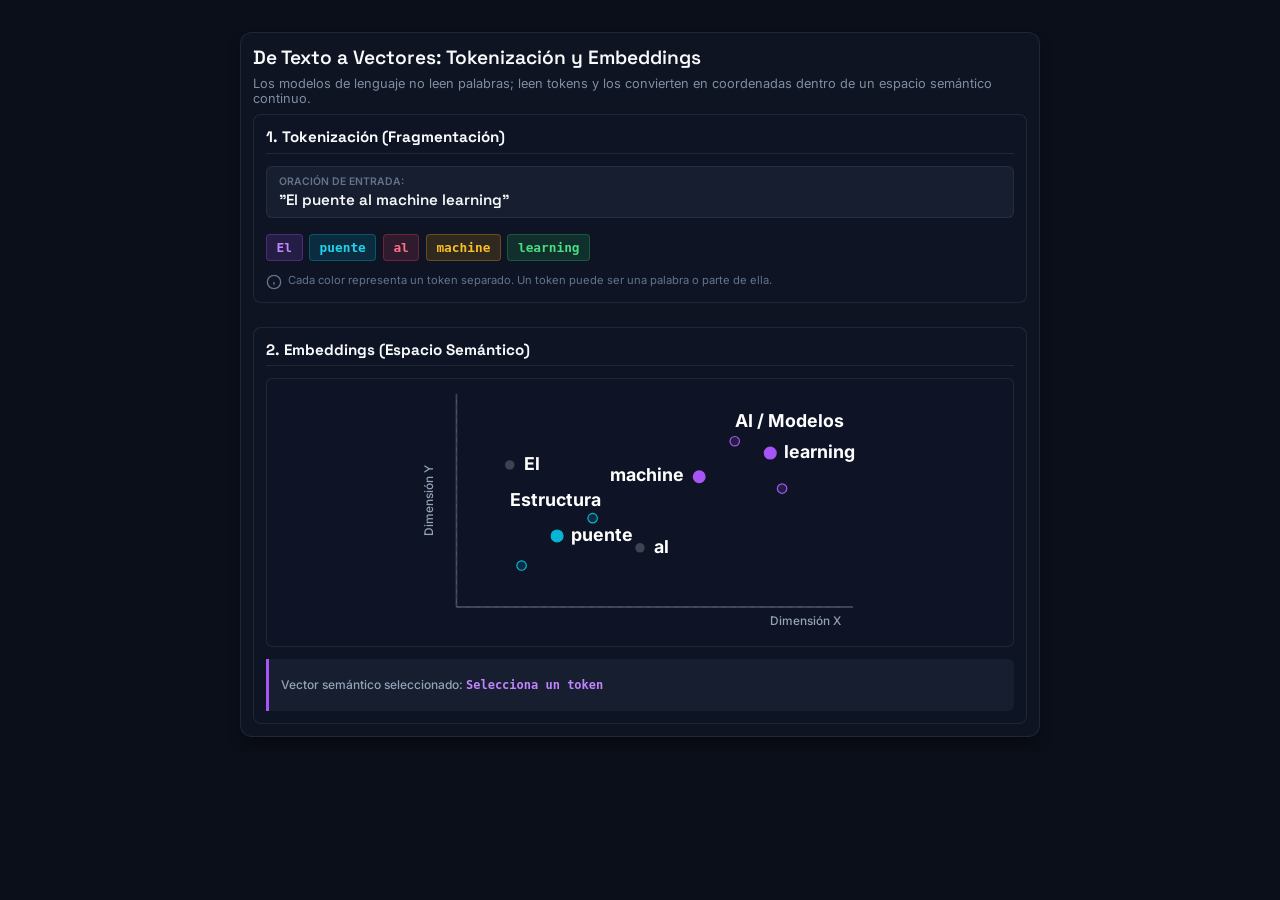
==== commit 7332c9f5: "fix: figura4 Auto-Evaluacion - remove loop-node overlay, use clean SVG icon" ====
--- a/Blog/figuras/figura1.html
+++ b/Blog/figuras/figura1.html
@@ -46,17 +46,18 @@
       padding: 0;
       background-color: #0B0F19 !important;
       display: flex;
-      align-items: center;
+      align-items: flex-start;
       justify-content: center;
       box-sizing: border-box;
-      min-height: 100vh;
+      min-height: auto;
     }
 
     html, body {
       margin: 0;
-      padding: 0;
+      padding: 1rem;
+      box-sizing: border-box;
       overflow: hidden;
-      height: 100%;
+      height: auto;
       background-color: #0B0F19 !important;
       transition: var(--transition);
     }
